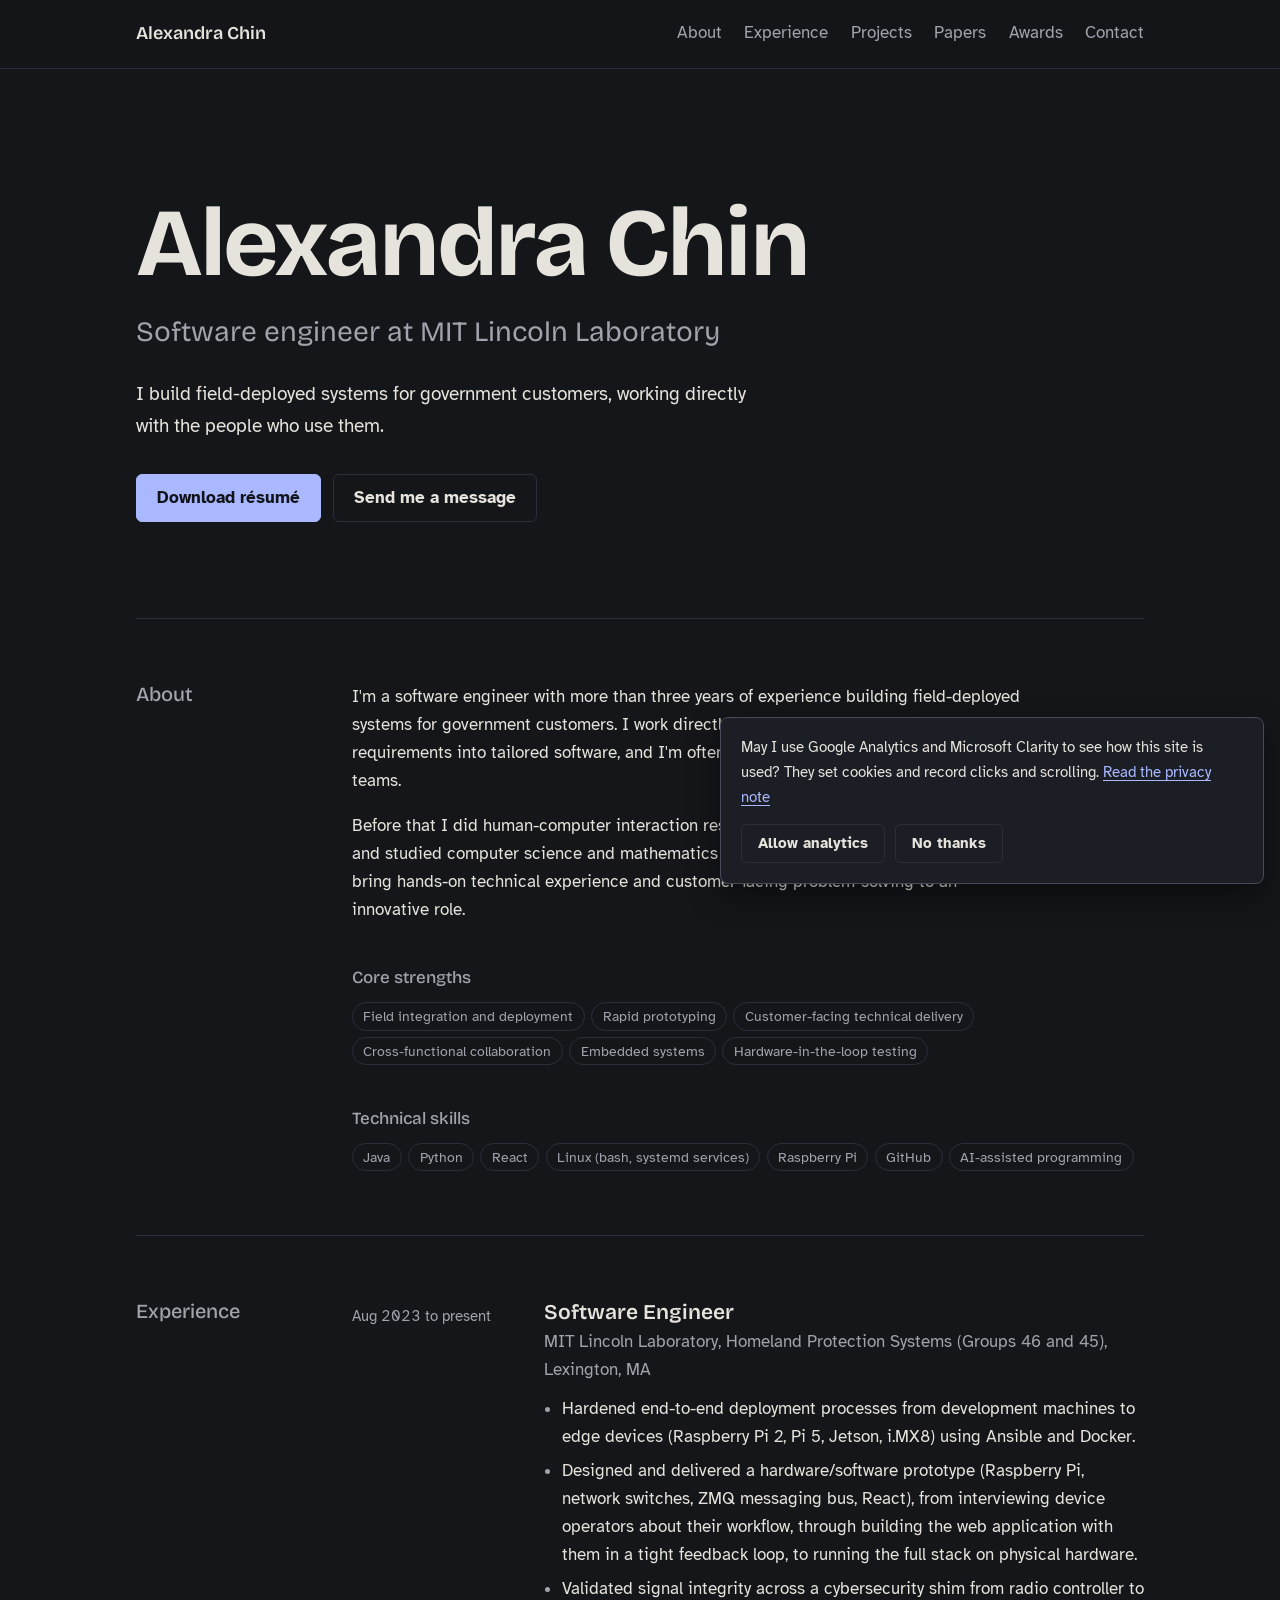
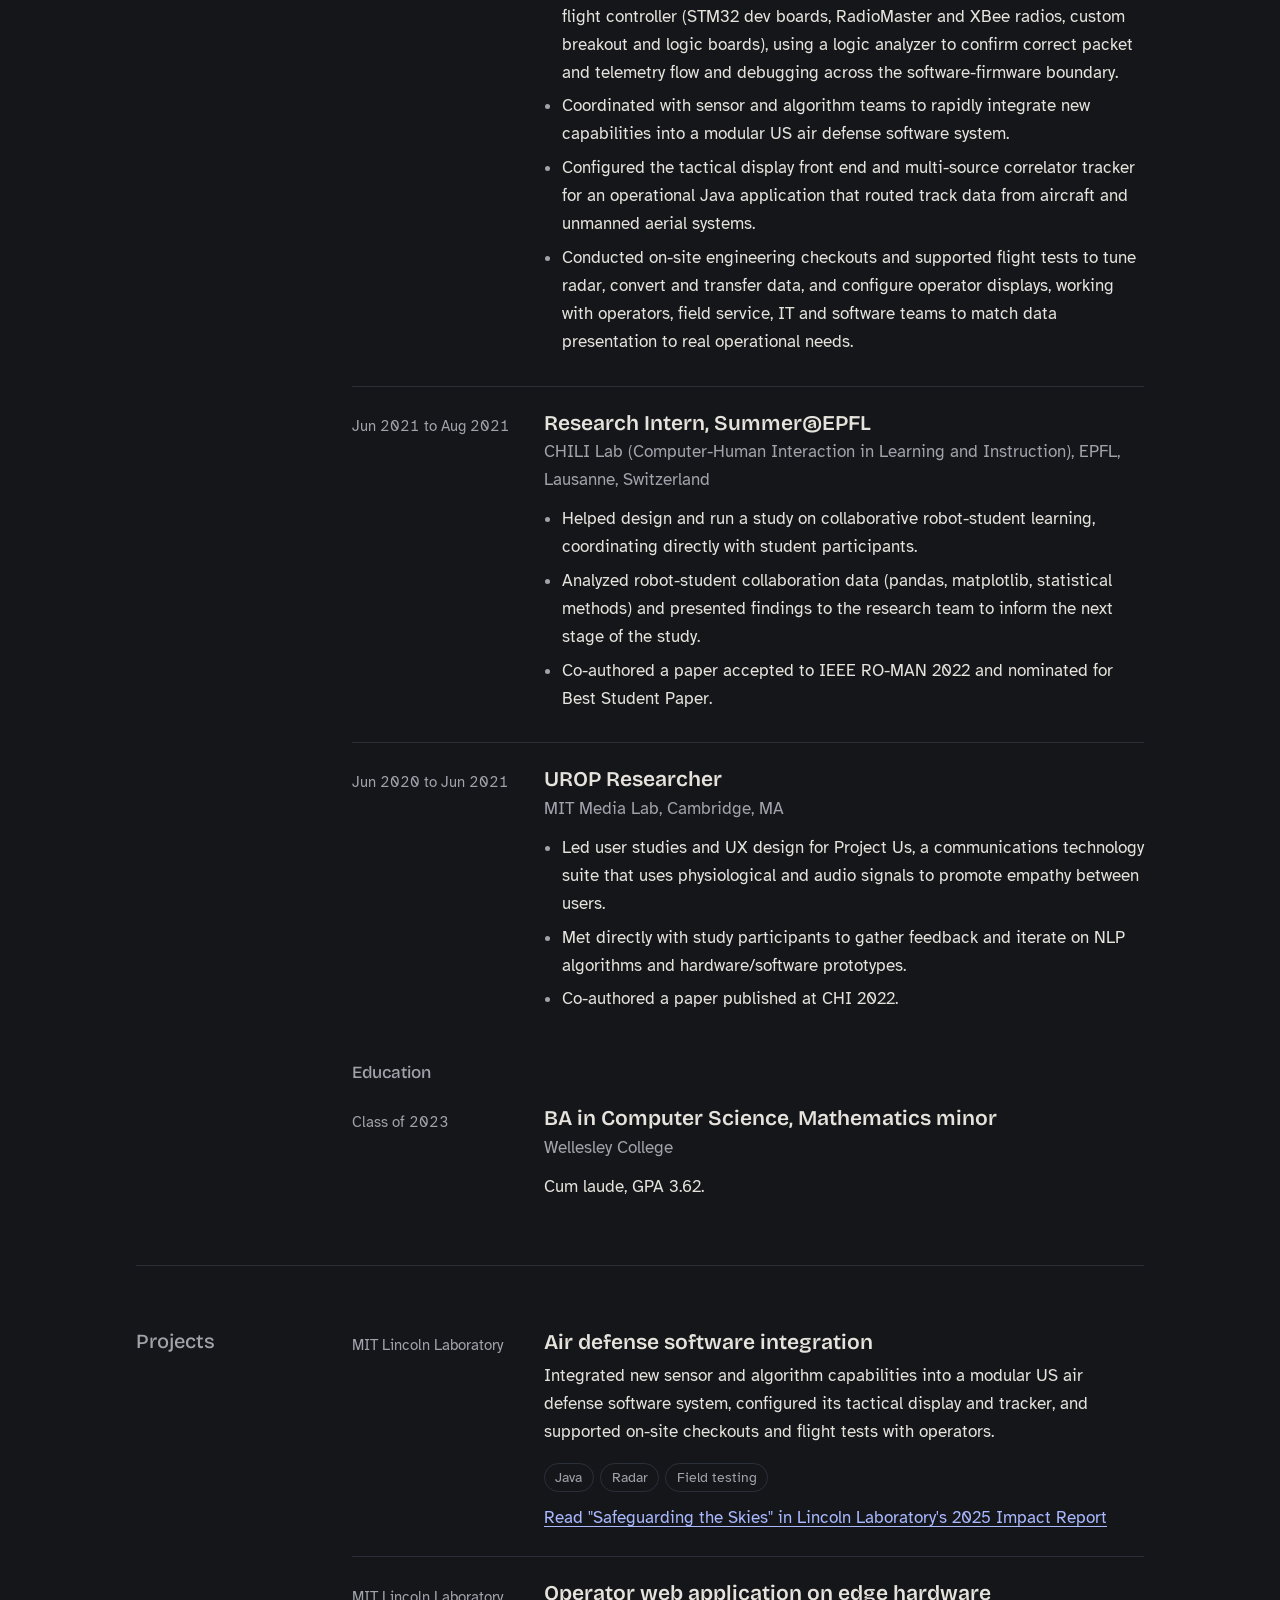
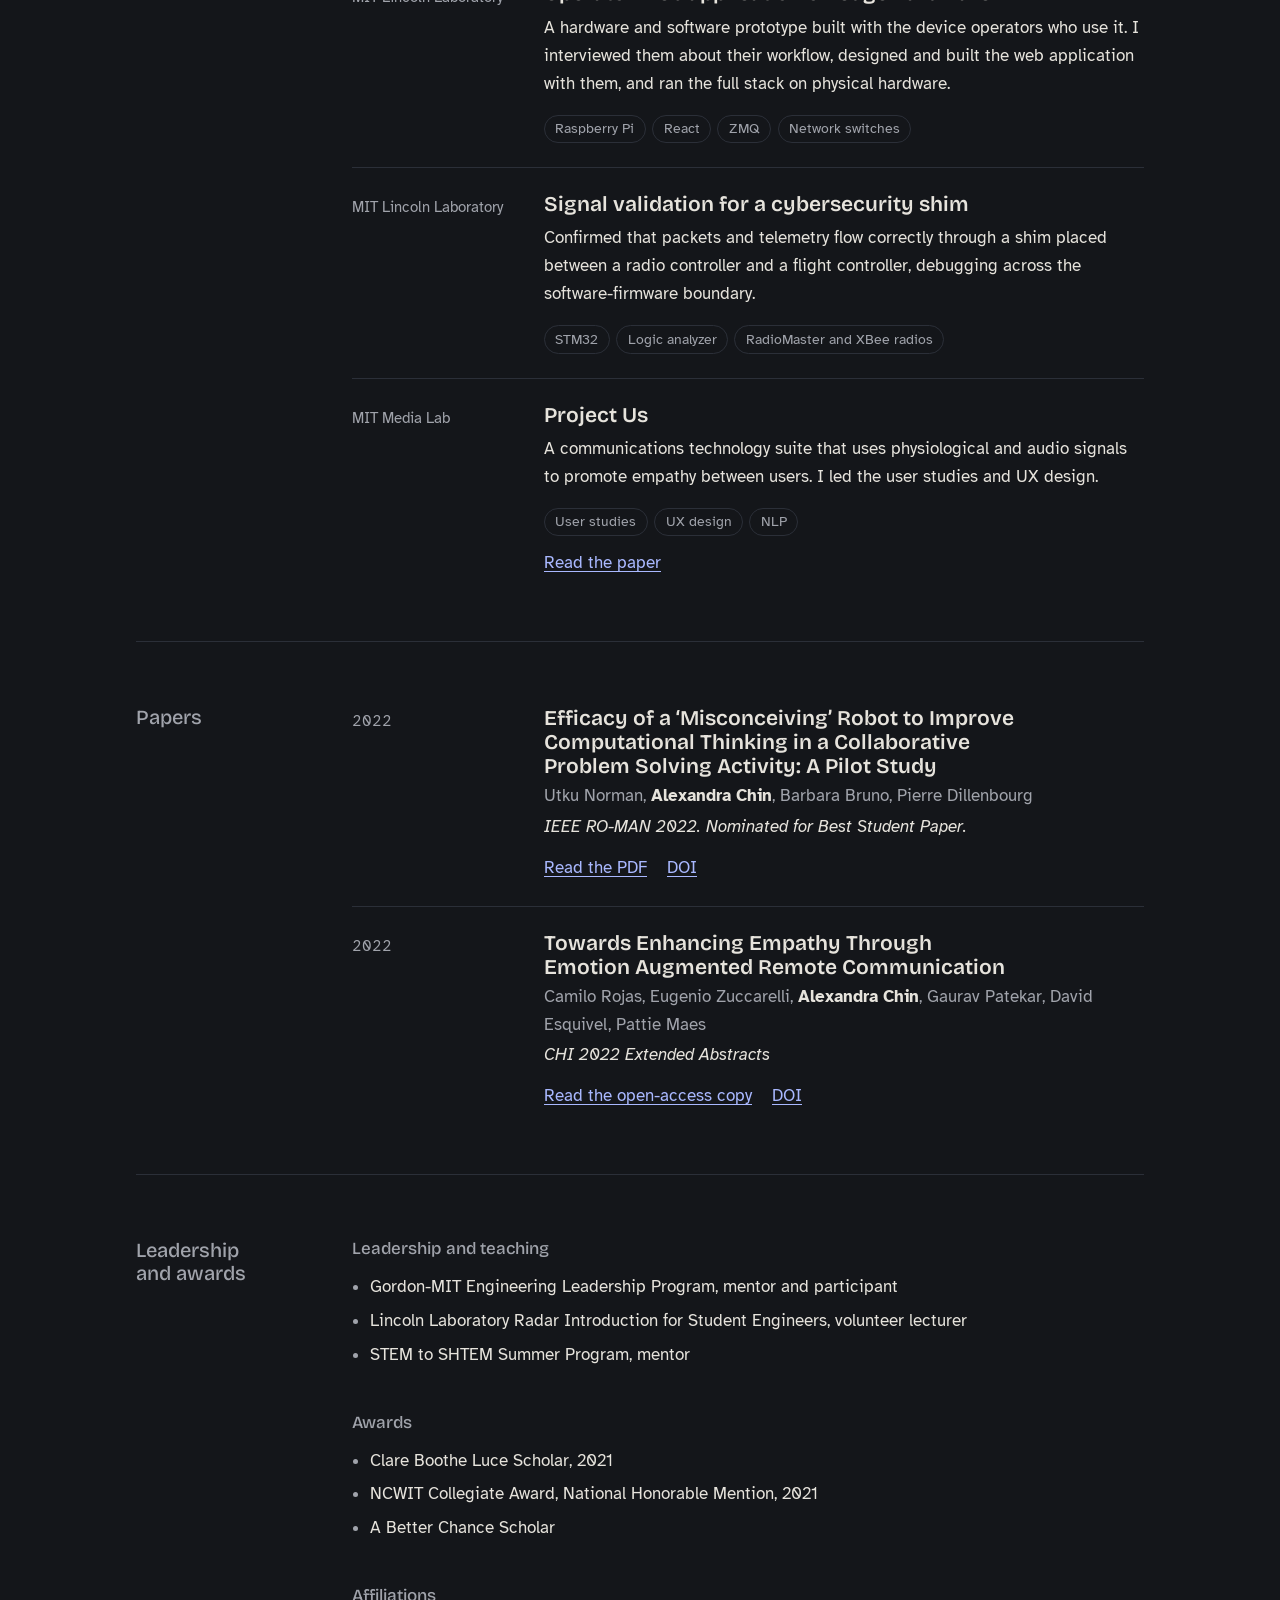
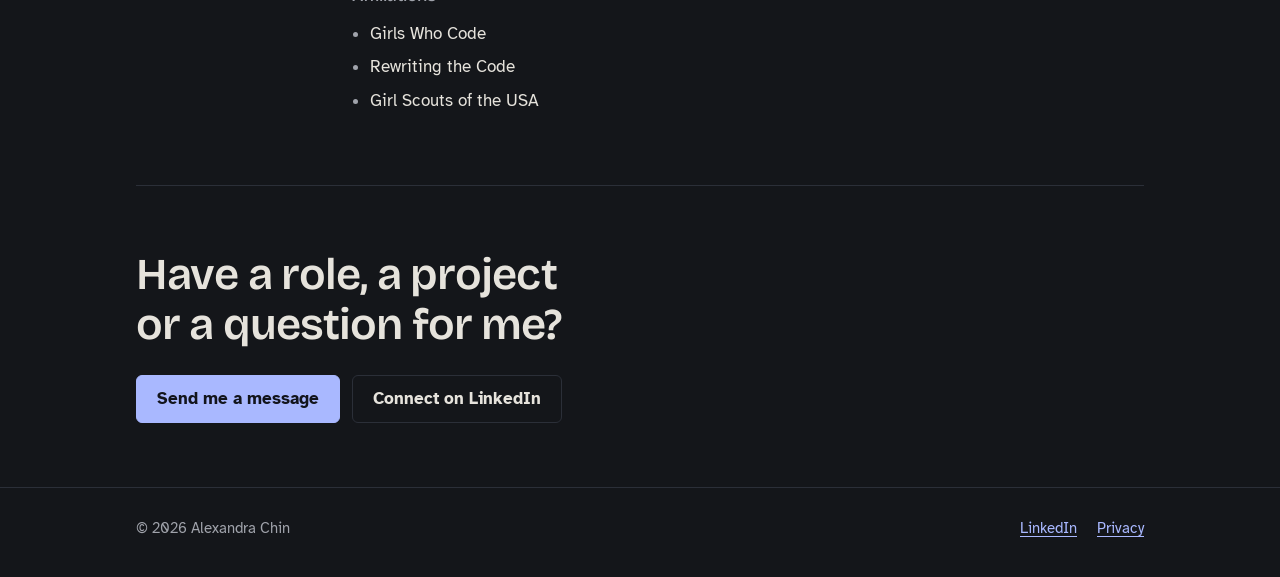
==== index.html @ 02c8f8e8 "initial commit" ====
<!DOCTYPE html>
<html lang="en">
<head>
  <meta charset="utf-8">
  <meta name="viewport" content="width=device-width, initial-scale=1">
  <!-- Security: only this site's own files, the contact form service and the analytics
       services listed here are allowed to load or receive data -->
  <meta http-equiv="Content-Security-Policy" content="default-src 'self'; script-src 'self' https://gc.zgo.at https://www.googletagmanager.com https://www.clarity.ms https://*.clarity.ms; style-src 'self'; font-src 'self'; img-src 'self' data: https://alexa8star.goatcounter.com https://*.google-analytics.com https://*.googletagmanager.com https://*.clarity.ms https://c.bing.com; connect-src 'self' https://api.web3forms.com https://alexa8star.goatcounter.com https://*.google-analytics.com https://*.analytics.google.com https://*.googletagmanager.com https://*.clarity.ms https://c.bing.com; form-action 'self' https://api.web3forms.com; base-uri 'self'; object-src 'none'; frame-src 'none'">
  <meta name="referrer" content="strict-origin-when-cross-origin">

  <title>Alexandra Chin | Software engineer</title>
  <meta name="description" content="Alexandra Chin is a software engineer who builds field-deployed systems for government customers, working directly with the people who use them.">
  <meta property="og:title" content="Alexandra Chin">
  <meta property="og:description" content="Software engineer building field-deployed systems, from operator interviews to running hardware.">
  <meta property="og:type" content="website">
  <meta property="og:url" content="https://alexandrachin.github.io/">
  <meta property="og:image" content="https://alexandrachin.github.io/assets/social-preview.png">
  <meta property="og:image:width" content="1200">
  <meta property="og:image:height" content="630">
  <meta property="og:image:alt" content="Alexandra Chin, software engineer at MIT Lincoln Laboratory. I build field-deployed systems for government customers, working directly with the people who use them.">
  <meta name="twitter:card" content="summary_large_image">
  <link rel="canonical" href="https://alexandrachin.github.io/">
  <meta name="color-scheme" content="dark">
  <meta name="theme-color" content="#14161a">

  <link rel="icon" href="favicon.svg" type="image/svg+xml">
  <link rel="stylesheet" href="css/style.css">
</head>
<body>
  <a class="skip-link" href="#main">Skip to content</a>

  <header class="site-header">
    <div class="wrap">
      <a class="brand" href="index.html">Alexandra Chin</a>
      <nav class="site-nav" aria-label="Main">
        <ul>
          <li><a href="#about">About</a></li>
          <li><a href="#experience">Experience</a></li>
          <li><a href="#projects">Projects</a></li>
          <li><a href="#papers">Papers</a></li>
          <li><a href="#awards">Awards</a></li>
          <li><a href="contact.html">Contact</a></li>
        </ul>
      </nav>
    </div>
  </header>

  <main id="main">

    <!-- ================= INTRO ================= -->
    <div class="wrap hero">
      <h1>Alexandra Chin</h1>
      <p class="role">Software engineer at MIT Lincoln Laboratory</p>
      <p class="intro">
        I build field-deployed systems for government customers, working
        directly with the people who use them.
      </p>
      <div class="actions">
        <a class="button" href="assets/Alexandra_Chin_Resume.pdf" download>Download résumé</a>
        <a class="button quiet" href="contact.html">Send me a message</a>
      </div>
    </div>

    <div class="wrap">

      <!-- ================= ABOUT ================= -->
      <section class="block" id="about" aria-labelledby="about-title">
        <h2 id="about-title">About</h2>
        <div class="content">
          <p>
            I'm a software engineer with more than three years of experience
            building field-deployed systems for government customers. I work
            directly with end users, turning field requirements into tailored
            software, and I'm often the glue between cross-functional teams.
          </p>
          <p>
            Before that I did human-computer interaction research at the MIT
            Media Lab and EPFL, and studied computer science and mathematics at
            Wellesley College. I'm now looking to bring hands-on technical
            experience and customer-facing problem-solving to an innovative role.
          </p>

          <h3 class="subhead">Core strengths</h3>
          <ul class="tags" aria-label="Core strengths">
            <li>Field integration and deployment</li>
            <li>Rapid prototyping</li>
            <li>Customer-facing technical delivery</li>
            <li>Cross-functional collaboration</li>
            <li>Embedded systems</li>
            <li>Hardware-in-the-loop testing</li>
          </ul>

          <h3 class="subhead">Technical skills</h3>
          <ul class="tags" aria-label="Technical skills">
            <li>Java</li>
            <li>Python</li>
            <li>React</li>
            <li>Linux (bash, systemd services)</li>
            <li>Raspberry Pi</li>
            <li>GitHub</li>
            <li>AI-assisted programming</li>
          </ul>
        </div>
      </section>

      <!-- ================= EXPERIENCE ================= -->
      <section class="block" id="experience" aria-labelledby="experience-title">
        <h2 id="experience-title">Experience</h2>
        <div class="content">
          <!-- To add a job, copy one <li>…</li> block; newest first -->
          <ol class="entries">
            <li>
              <div class="when">Aug 2023 to present</div>
              <div class="entry">
                <h3>Software Engineer</h3>
                <p class="where">MIT Lincoln Laboratory, Homeland Protection Systems (Groups 46 and 45), Lexington, MA</p>
                <ul class="points">
                  <li>Hardened end-to-end deployment processes from development machines to edge devices (Raspberry Pi 2, Pi 5, Jetson, i.MX8) using Ansible and Docker.</li>
                  <li>Designed and delivered a hardware/software prototype (Raspberry Pi, network switches, ZMQ messaging bus, React), from interviewing device operators about their workflow, through building the web application with them in a tight feedback loop, to running the full stack on physical hardware.</li>
                  <li>Validated signal integrity across a cybersecurity shim from radio controller to flight controller (STM32 dev boards, RadioMaster and XBee radios, custom breakout and logic boards), using a logic analyzer to confirm correct packet and telemetry flow and debugging across the software-firmware boundary.</li>
                  <li>Coordinated with sensor and algorithm teams to rapidly integrate new capabilities into a modular US air defense software system.</li>
                  <li>Configured the tactical display front end and multi-source correlator tracker for an operational Java application that routed track data from aircraft and unmanned aerial systems.</li>
                  <li>Conducted on-site engineering checkouts and supported flight tests to tune radar, convert and transfer data, and configure operator displays, working with operators, field service, IT and software teams to match data presentation to real operational needs.</li>
                </ul>
              </div>
            </li>
            <li>
              <div class="when">Jun 2021 to Aug 2021</div>
              <div class="entry">
                <h3>Research Intern, Summer@EPFL</h3>
                <p class="where">CHILI Lab (Computer-Human Interaction in Learning and Instruction), EPFL, Lausanne, Switzerland</p>
                <ul class="points">
                  <li>Helped design and run a study on collaborative robot-student learning, coordinating directly with student participants.</li>
                  <li>Analyzed robot-student collaboration data (pandas, matplotlib, statistical methods) and presented findings to the research team to inform the next stage of the study.</li>
                  <li>Co-authored a paper accepted to IEEE RO-MAN 2022 and nominated for Best Student Paper.</li>
                </ul>
              </div>
            </li>
            <li>
              <div class="when">Jun 2020 to Jun 2021</div>
              <div class="entry">
                <h3>UROP Researcher</h3>
                <p class="where">MIT Media Lab, Cambridge, MA</p>
                <ul class="points">
                  <li>Led user studies and UX design for Project Us, a communications technology suite that uses physiological and audio signals to promote empathy between users.</li>
                  <li>Met directly with study participants to gather feedback and iterate on NLP algorithms and hardware/software prototypes.</li>
                  <li>Co-authored a paper published at CHI 2022.</li>
                </ul>
              </div>
            </li>
          </ol>

          <h3 class="subhead">Education</h3>
          <ol class="entries">
            <li>
              <div class="when">Class of 2023</div>
              <div class="entry">
                <h3>BA in Computer Science, Mathematics minor</h3>
                <p class="where">Wellesley College</p>
                <p>Cum laude, GPA 3.62.</p>
              </div>
            </li>
          </ol>
        </div>
      </section>

      <!-- ================= PROJECTS ================= -->
      <section class="block" id="projects" aria-labelledby="projects-title">
        <h2 id="projects-title">Projects</h2>
        <div class="content">
          <!-- To add a project, copy one <li>…</li> block. A project can also have links:
               <ul class="links"><li><a href="https://…">View the code</a></li></ul> -->
          <ul class="entries">
            <li>
              <div class="when">MIT Lincoln Laboratory</div>
              <div class="entry">
                <h3>Air defense software integration</h3>
                <p>
                  Integrated new sensor and algorithm capabilities into a
                  modular US air defense software system, configured its
                  tactical display and tracker, and supported on-site checkouts
                  and flight tests with operators.
                </p>
                <ul class="tags" aria-label="Tools used">
                  <li>Java</li>
                  <li>Radar</li>
                  <li>Field testing</li>
                </ul>
                <ul class="links">
                  <li><a href="https://www.ll.mit.edu/ll-publications/2025-impact-report/our-mission-impact/safeguarding-skies">Read "Safeguarding the Skies" in Lincoln Laboratory's 2025 Impact Report</a></li>
                </ul>
              </div>
            </li>
            <li>
              <div class="when">MIT Lincoln Laboratory</div>
              <div class="entry">
                <h3>Operator web application on edge hardware</h3>
                <p>
                  A hardware and software prototype built with the device
                  operators who use it. I interviewed them about their workflow,
                  designed and built the web application with them, and ran the
                  full stack on physical hardware.
                </p>
                <ul class="tags" aria-label="Tools used">
                  <li>Raspberry Pi</li>
                  <li>React</li>
                  <li>ZMQ</li>
                  <li>Network switches</li>
                </ul>
              </div>
            </li>
            <li>
              <div class="when">MIT Lincoln Laboratory</div>
              <div class="entry">
                <h3>Signal validation for a cybersecurity shim</h3>
                <p>
                  Confirmed that packets and telemetry flow correctly through a
                  shim placed between a radio controller and a flight
                  controller, debugging across the software-firmware boundary.
                </p>
                <ul class="tags" aria-label="Tools used">
                  <li>STM32</li>
                  <li>Logic analyzer</li>
                  <li>RadioMaster and XBee radios</li>
                </ul>
              </div>
            </li>
            <li>
              <div class="when">MIT Media Lab</div>
              <div class="entry">
                <h3>Project Us</h3>
                <p>
                  A communications technology suite that uses physiological and
                  audio signals to promote empathy between users. I led the user
                  studies and UX design.
                </p>
                <ul class="tags" aria-label="Tools used">
                  <li>User studies</li>
                  <li>UX design</li>
                  <li>NLP</li>
                </ul>
                <ul class="links">
                  <li><a href="https://doi.org/10.1145/3491101.3519797">Read the paper</a></li>
                </ul>
              </div>
            </li>
          </ul>
        </div>
      </section>

      <!-- ================= PAPERS ================= -->
      <section class="block" id="papers" aria-labelledby="papers-title">
        <h2 id="papers-title">Papers</h2>
        <div class="content">
          <ul class="entries">
            <li>
              <div class="when">2022</div>
              <div class="entry">
                <h3>Efficacy of a &lsquo;Misconceiving&rsquo; Robot to Improve Computational Thinking in a Collaborative Problem Solving Activity: A Pilot Study</h3>
                <p class="authors">Utku Norman, <strong>Alexandra Chin</strong>, Barbara Bruno, Pierre Dillenbourg</p>
                <p class="venue">IEEE RO-MAN 2022. Nominated for Best Student Paper.</p>
                <ul class="links">
                  <li><a href="https://infoscience.epfl.ch/record/294825/files/norman_2022_efficacy.pdf">Read the PDF</a></li>
                  <li><a href="https://doi.org/10.1109/RO-MAN53752.2022.9900775">DOI</a></li>
                </ul>
              </div>
            </li>
            <li>
              <div class="when">2022</div>
              <div class="entry">
                <h3>Towards Enhancing Empathy Through Emotion Augmented Remote Communication</h3>
                <p class="authors">Camilo Rojas, Eugenio Zuccarelli, <strong>Alexandra Chin</strong>, Gaurav Patekar, David Esquivel, Pattie Maes</p>
                <p class="venue">CHI 2022 Extended Abstracts</p>
                <ul class="links">
                  <li><a href="https://hdl.handle.net/1721.1/146091">Read the open-access copy</a></li>
                  <li><a href="https://doi.org/10.1145/3491101.3519797">DOI</a></li>
                </ul>
              </div>
            </li>
          </ul>
        </div>
      </section>

      <!-- ================= AWARDS ================= -->
      <section class="block" id="awards" aria-labelledby="awards-title">
        <h2 id="awards-title">Leadership and awards</h2>
        <div class="content">
          <h3 class="subhead first">Leadership and teaching</h3>
          <ul class="points">
            <li>Gordon-MIT Engineering Leadership Program, mentor and participant</li>
            <li>Lincoln Laboratory Radar Introduction for Student Engineers, volunteer lecturer</li>
            <li>STEM to SHTEM Summer Program, mentor</li>
          </ul>

          <h3 class="subhead">Awards</h3>
          <ul class="points">
            <li>Clare Boothe Luce Scholar, 2021</li>
            <li>NCWIT Collegiate Award, National Honorable Mention, 2021</li>
            <li>A Better Chance Scholar</li>
          </ul>

          <h3 class="subhead">Affiliations</h3>
          <ul class="points">
            <li>Girls Who Code</li>
            <li>Rewriting the Code</li>
            <li>Girl Scouts of the USA</li>
          </ul>
        </div>
      </section>

      <!-- ================= INVITATION ================= -->
      <section class="block invite" aria-labelledby="invite-title">
        <h2 id="invite-title">Have a role, a project or a question for me?</h2>
        <div class="content actions">
          <a class="button" href="contact.html">Send me a message</a>
          <a class="button quiet" href="https://www.linkedin.com/in/alexachin">Connect on LinkedIn</a>
        </div>
      </section>

    </div>
  </main>

  <footer class="site-footer">
    <div class="wrap">
      <p>&copy; <span data-year>2026</span> Alexandra Chin</p>
      <!-- Add more profile links here, for example GitHub -->
      <ul>
        <li><a href="https://www.linkedin.com/in/alexachin">LinkedIn</a></li>
        <li><a href="privacy.html">Privacy</a></li>
      </ul>
    </div>
  </footer>

  <script src="js/main.js" defer></script>
  <script src="js/analytics.js" defer></script>
</body>
</html>
---- css/style.css ----
/* ==========================================================================
   Personal site styles
   Change the look in one place: the custom properties in :root below.
   ========================================================================== */

/* Fonts are served from this site (fonts/ folder), not from a third party */
@font-face {
  font-family: "Bricolage Grotesque";
  src: url("../fonts/bricolage-grotesque-latin-wght-normal.woff2") format("woff2");
  font-weight: 200 800;
  font-style: normal;
  font-display: swap;
}

@font-face {
  font-family: "Atkinson Hyperlegible";
  src: url("../fonts/atkinson-hyperlegible-latin-400-normal.woff2") format("woff2");
  font-weight: 400;
  font-style: normal;
  font-display: swap;
}

@font-face {
  font-family: "Atkinson Hyperlegible";
  src: url("../fonts/atkinson-hyperlegible-latin-400-italic.woff2") format("woff2");
  font-weight: 400;
  font-style: italic;
  font-display: swap;
}

@font-face {
  font-family: "Atkinson Hyperlegible";
  src: url("../fonts/atkinson-hyperlegible-latin-700-normal.woff2") format("woff2");
  font-weight: 700;
  font-style: normal;
  font-display: swap;
}

:root {
  /* Colour */
  --bg: #14161a;          /* graphite page background */
  --surface: #1b1e24;     /* form fields, raised areas */
  --line: #2b2f38;        /* hairlines and borders */
  --text: #e6e3dc;        /* soft white body text */
  --muted: #a0a3ab;       /* dates, secondary text */
  --accent: #a9b8ff;      /* links, focus, buttons */
  --accent-ink: #12141c;  /* text on top of the accent */
  --error: #ffb4a8;
  --success: #a8e0bf;

  /* Type */
  --font-display: "Bricolage Grotesque", "Segoe UI", system-ui, sans-serif;
  --font-body: "Atkinson Hyperlegible", "Segoe UI", system-ui, sans-serif;

  /* Layout */
  --page: 68rem;
  --rail: 11rem;          /* left column that holds section titles */
  --gutter: clamp(1.25rem, 4vw, 2.5rem);
}

*,
*::before,
*::after {
  box-sizing: border-box;
}

html {
  scroll-behavior: smooth;
  scroll-padding-top: 5rem;
  -webkit-text-size-adjust: 100%;
}

body {
  margin: 0;
  background: var(--bg);
  color: var(--text);
  font-family: var(--font-body);
  font-size: 1.0625rem;
  line-height: 1.65;
}

h1,
h2,
h3 {
  font-family: var(--font-display);
  font-weight: 600;
  line-height: 1.15;
  margin: 0;
  text-wrap: balance;
}

p {
  margin: 0 0 1em;
  max-width: 62ch;
}

ul,
ol {
  margin: 0;
  padding: 0;
  list-style: none;
}

a {
  color: var(--accent);
  text-decoration-thickness: 1px;
  text-underline-offset: 0.2em;
}

a:hover {
  text-decoration-thickness: 2px;
}

:focus-visible {
  outline: 2px solid var(--accent);
  outline-offset: 3px;
  border-radius: 2px;
}

.wrap {
  max-width: var(--page);
  margin: 0 auto;
  padding: 0 var(--gutter);
}

.skip-link {
  position: absolute;
  left: var(--gutter);
  top: -4rem;
  background: var(--accent);
  color: var(--accent-ink);
  padding: 0.5rem 0.9rem;
  border-radius: 4px;
  z-index: 20;
}

.skip-link:focus {
  top: 0.75rem;
}

/* Header ------------------------------------------------------------------ */

.site-header {
  position: sticky;
  top: 0;
  z-index: 10;
  background: color-mix(in srgb, var(--bg) 92%, transparent);
  backdrop-filter: blur(8px);
  border-bottom: 1px solid var(--line);
}

.site-header .wrap {
  display: flex;
  flex-wrap: wrap;
  align-items: center;
  justify-content: space-between;
  gap: 0.25rem 1.5rem;
  padding-top: 0.85rem;
  padding-bottom: 0.85rem;
}

.brand {
  font-family: var(--font-display);
  font-weight: 600;
  font-size: 1.125rem;
  color: var(--text);
  text-decoration: none;
}

.site-nav ul {
  display: flex;
  flex-wrap: wrap;
  gap: 0.25rem 1.4rem;
}

.site-nav a {
  display: inline-block;
  padding: 0.35rem 0;
  color: var(--muted);
  text-decoration: none;
  border-bottom: 2px solid transparent;
}

.site-nav a:hover,
.site-nav a[aria-current] {
  color: var(--text);
  border-bottom-color: var(--accent);
}

/* Hero -------------------------------------------------------------------- */

.hero {
  padding-block: clamp(3.5rem, 11vw, 8rem) clamp(3rem, 8vw, 6rem);
}

.hero h1 {
  font-size: clamp(2.75rem, 9vw, 6rem);
  font-weight: 700;
  letter-spacing: -0.03em;
  line-height: 0.98;
}

.hero .role {
  font-family: var(--font-display);
  font-size: clamp(1.25rem, 2.6vw, 1.75rem);
  color: var(--muted);
  margin: 1.1rem 0 1.5rem;
}

.hero .intro {
  font-size: 1.1875rem;
  max-width: 52ch;
}

.actions {
  display: flex;
  flex-wrap: wrap;
  gap: 0.75rem;
  margin-top: 2rem;
}

.button {
  display: inline-block;
  font: inherit;
  font-weight: 700;
  line-height: 1.2;
  padding: 0.8rem 1.25rem;
  border-radius: 6px;
  border: 1px solid var(--accent);
  background: var(--accent);
  color: var(--accent-ink);
  text-decoration: none;
  cursor: pointer;
}

.button:hover {
  background: #c3ceff;
  border-color: #c3ceff;
}

.button.quiet {
  background: transparent;
  color: var(--text);
  border-color: var(--line);
}

.button.quiet:hover {
  border-color: var(--accent);
  background: transparent;
}

.button[disabled] {
  opacity: 0.6;
  cursor: progress;
}

/* Sections: title in a left rail, content on the right --------------------- */

.block {
  display: grid;
  grid-template-columns: var(--rail) minmax(0, 1fr);
  gap: 1rem var(--gutter);
  padding: clamp(2.5rem, 6vw, 4rem) 0;
  border-top: 1px solid var(--line);
}

.block > h2 {
  font-size: 1.25rem;
  color: var(--muted);
  font-weight: 500;
  position: sticky;
  top: 5rem;
  align-self: start;
}

.block > .content > :last-child {
  margin-bottom: 0;
}

.subhead {
  font-size: 1.0625rem;
  color: var(--muted);
  font-weight: 500;
  margin: 2.75rem 0 1.5rem;
}

/* Entries: a date column and a body, used by experience, projects, papers -- */

.entries > li {
  display: grid;
  grid-template-columns: 10.5rem minmax(0, 1fr);
  gap: 0.25rem 1.5rem;
  padding: 1.5rem 0;
  border-top: 1px solid var(--line);
}

.entries > li:first-child {
  border-top: 0;
  padding-top: 0;
}

.entries > li:last-child {
  padding-bottom: 0;
}

.when {
  color: var(--muted);
  font-variant-numeric: tabular-nums;
  font-size: 0.9375rem;
  padding-top: 0.2rem;
}

.entry h3 {
  font-size: 1.3125rem;
}

.entry .where {
  color: var(--muted);
  margin: 0.2rem 0 0.7rem;
}

.entry p:last-child {
  margin-bottom: 0;
}

.points {
  list-style: disc;
  padding-left: 1.1rem;
  max-width: 62ch;
}

.points li {
  margin-bottom: 0.35rem;
}

.points li::marker {
  color: var(--muted);
}

.tags {
  display: flex;
  flex-wrap: wrap;
  gap: 0.4rem;
  margin-top: 0.9rem;
}

.tags li {
  font-size: 0.875rem;
  color: var(--muted);
  border: 1px solid var(--line);
  border-radius: 999px;
  padding: 0.1rem 0.65rem;
}

.links {
  display: flex;
  flex-wrap: wrap;
  gap: 0.25rem 1.25rem;
  margin-top: 0.8rem;
}

.authors {
  color: var(--muted);
  margin: 0.25rem 0 0;
}

.authors strong {
  color: var(--text);
  font-weight: 700;
}

.venue {
  font-style: italic;
  margin: 0.15rem 0 0;
}

/* Closing invitation ------------------------------------------------------- */

.invite h2 {
  font-size: clamp(1.75rem, 4.5vw, 2.75rem);
  letter-spacing: -0.02em;
  color: var(--text);
  font-weight: 600;
  position: static;
  grid-column: 1 / -1;
  max-width: 22ch;
}

.invite .content {
  grid-column: 1 / -1;
}

/* Contact page ------------------------------------------------------------- */

.page-head {
  padding-block: clamp(3rem, 8vw, 5.5rem) 2.5rem;
}

.page-head h1 {
  font-size: clamp(2.25rem, 7vw, 4rem);
  font-weight: 700;
  letter-spacing: -0.025em;
}

.page-head p {
  margin: 1.1rem 0 0;
  font-size: 1.1875rem;
  color: var(--muted);
  max-width: 48ch;
}

.contact-form {
  max-width: 36rem;
  padding-bottom: clamp(3rem, 8vw, 6rem);
}

.field {
  margin-bottom: 1.4rem;
}

.field label {
  display: block;
  font-weight: 700;
  margin-bottom: 0.4rem;
}

.field .hint {
  display: block;
  font-size: 0.9375rem;
  color: var(--muted);
  margin: -0.2rem 0 0.45rem;
}

.field input,
.field textarea {
  width: 100%;
  font: inherit;
  color: var(--text);
  background: var(--surface);
  border: 1px solid #454a56;
  border-radius: 6px;
  padding: 0.75rem 0.9rem;
}

.field textarea {
  min-height: 11rem;
  resize: vertical;
}

.field input:focus-visible,
.field textarea:focus-visible {
  outline: 2px solid var(--accent);
  outline-offset: 1px;
  border-color: var(--accent);
}

.field .problem {
  display: block;
  color: var(--error);
  font-size: 0.9375rem;
  margin-top: 0.4rem;
}

.field .problem:empty {
  display: none;
}

.field [aria-invalid="true"] {
  border-color: var(--error);
}

/* Hidden from people, visible to spam bots */
.trap {
  position: absolute;
  left: -9999px;
  width: 1px;
  height: 1px;
  overflow: hidden;
}

.form-status {
  margin: 1.25rem 0 0;
  padding: 0.85rem 1rem;
  border-radius: 6px;
  border: 1px solid var(--line);
  border-left-width: 4px;
}

.form-status:empty {
  display: none;
}

.form-status.ok {
  border-left-color: var(--success);
}

.form-status.bad {
  border-left-color: var(--error);
}

/* Footer ------------------------------------------------------------------- */

.site-footer {
  border-top: 1px solid var(--line);
  color: var(--muted);
  font-size: 0.9375rem;
}

.site-footer .wrap {
  display: flex;
  flex-wrap: wrap;
  justify-content: space-between;
  gap: 0.75rem 2rem;
  padding-top: 1.75rem;
  padding-bottom: 2.25rem;
}

.site-footer ul {
  display: flex;
  flex-wrap: wrap;
  gap: 0.25rem 1.25rem;
}

.site-footer p {
  margin: 0;
}

/* Small screens ------------------------------------------------------------ */

@media (max-width: 46rem) {
  .block {
    grid-template-columns: 1fr;
  }

  .block > h2 {
    position: static;
    margin-bottom: 0.5rem;
  }

  .entries > li {
    grid-template-columns: 1fr;
  }

  .site-header {
    position: static;
  }

  html {
    scroll-padding-top: 1rem;
  }
}

@media (prefers-reduced-motion: reduce) {
  html {
    scroll-behavior: auto;
  }
}

@media print {
  .site-header,
  .actions,
  .invite,
  .site-footer ul {
    display: none;
  }

  body {
    background: #fff;
    color: #000;
    font-size: 11pt;
  }

  a,
  .when,
  .where,
  .authors,
  .block > h2 {
    color: #000;
  }
}

/* Space between an entry's title and the paragraph that follows it */
.entry h3 + p:not(.where):not(.authors) {
  margin-top: 0.5rem;
}

/* A sub-heading that opens a section needs no space above it */
.subhead.first {
  margin-top: 0;
}

.subhead + .tags {
  margin-top: 0;
}

.subhead:has(+ .tags),
.subhead:has(+ .points) {
  margin-bottom: 0.9rem;
}

.invite .actions {
  margin-top: 0.5rem;
}

/* Privacy page text -------------------------------------------------------- */

.prose {
  max-width: 40rem;
  padding-bottom: clamp(3rem, 8vw, 6rem);
}

.prose h2 {
  font-size: 1.3125rem;
  margin: 2.25rem 0 0.6rem;
}

.prose h2:first-child {
  margin-top: 0;
}

#consent-state {
  color: var(--muted);
}

#consent-state:empty {
  display: none;
}

/* Analytics consent box ---------------------------------------------------- */

.consent {
  position: fixed;
  left: 1rem;
  right: 1rem;
  bottom: 1rem;
  z-index: 30;
  max-width: 34rem;
  margin-left: auto;
  padding: 1.1rem 1.25rem 1.25rem;
  background: var(--surface);
  border: 1px solid #454a56;
  border-radius: 8px;
  box-shadow: 0 12px 32px rgba(0, 0, 0, 0.45);
  font-size: 0.9375rem;
}

.consent p {
  margin: 0 0 0.9rem;
  max-width: none;
}

.consent-actions {
  display: flex;
  flex-wrap: wrap;
  gap: 0.6rem;
}

.consent .button {
  padding: 0.6rem 1rem;
}

.prose .points {
  margin-bottom: 1em;
}

.prose .updated {
  color: var(--muted);
  font-size: 0.9375rem;
  margin-top: 2rem;
}
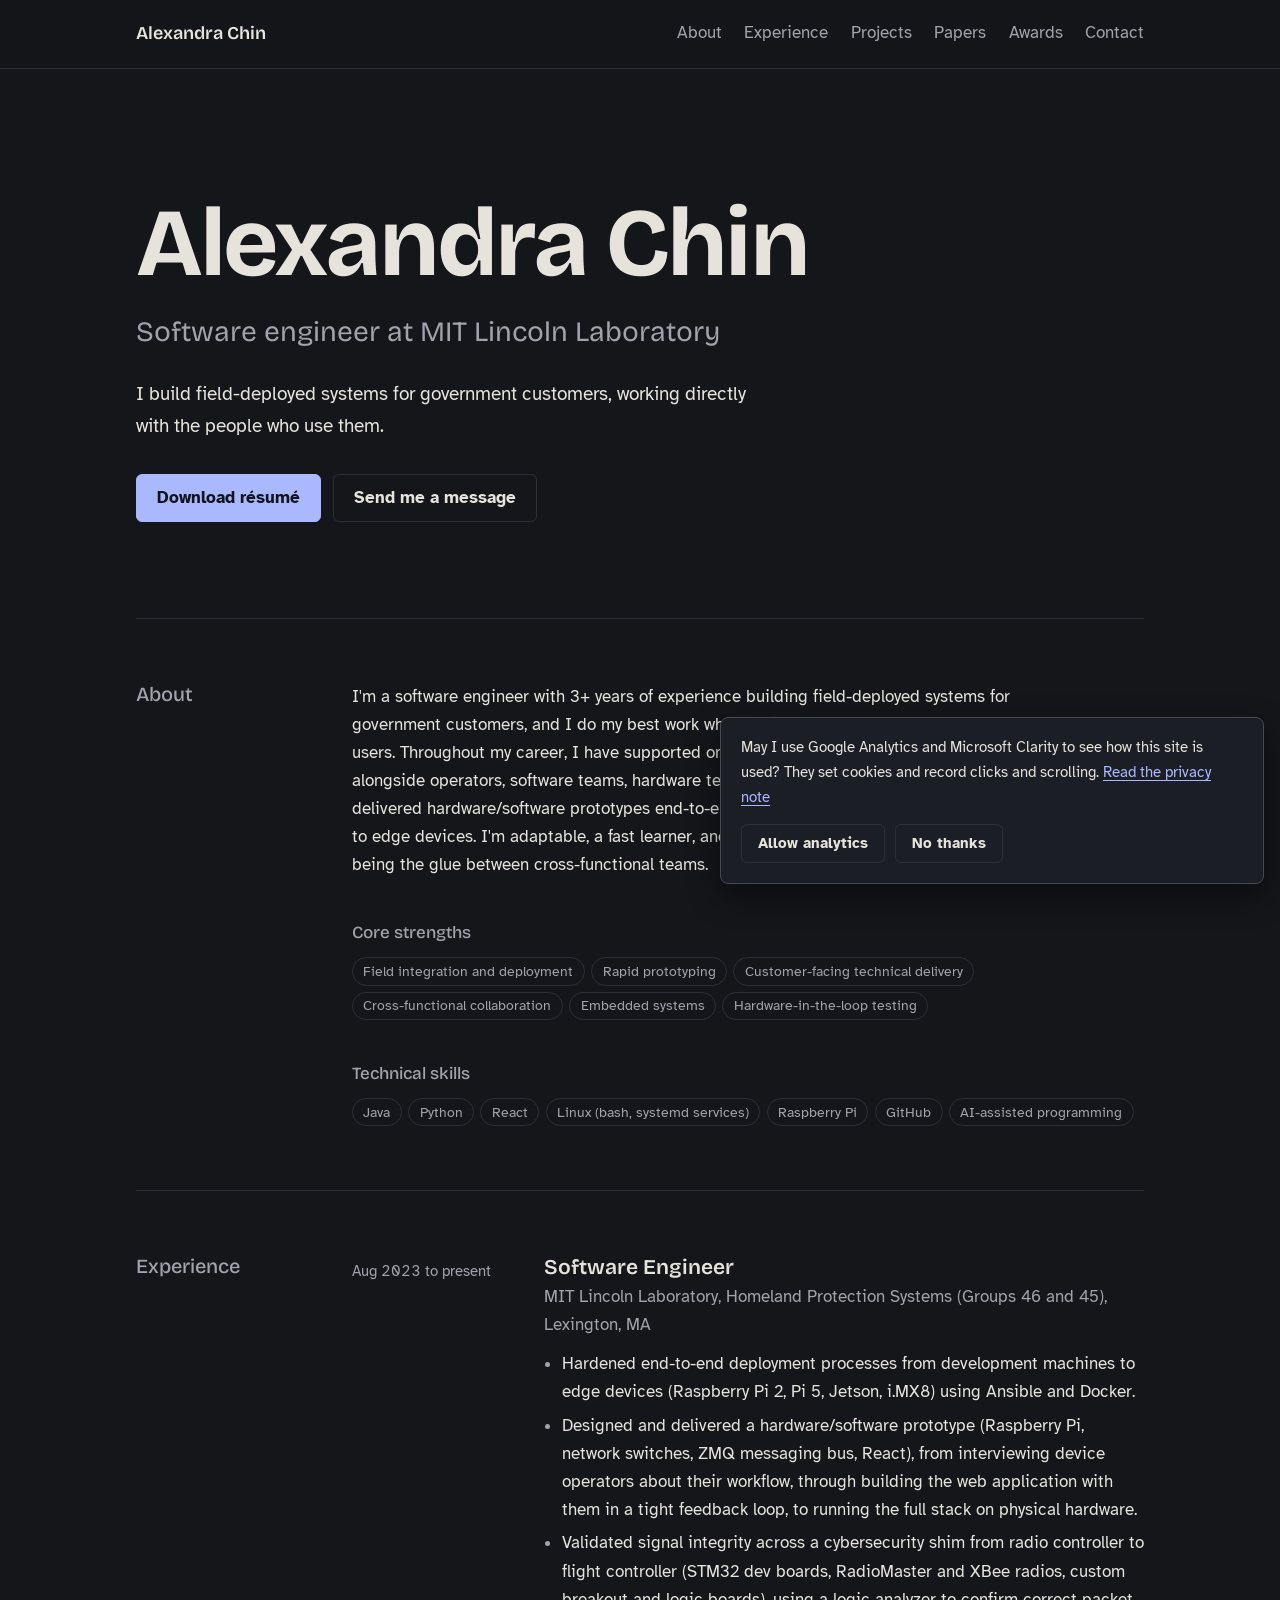
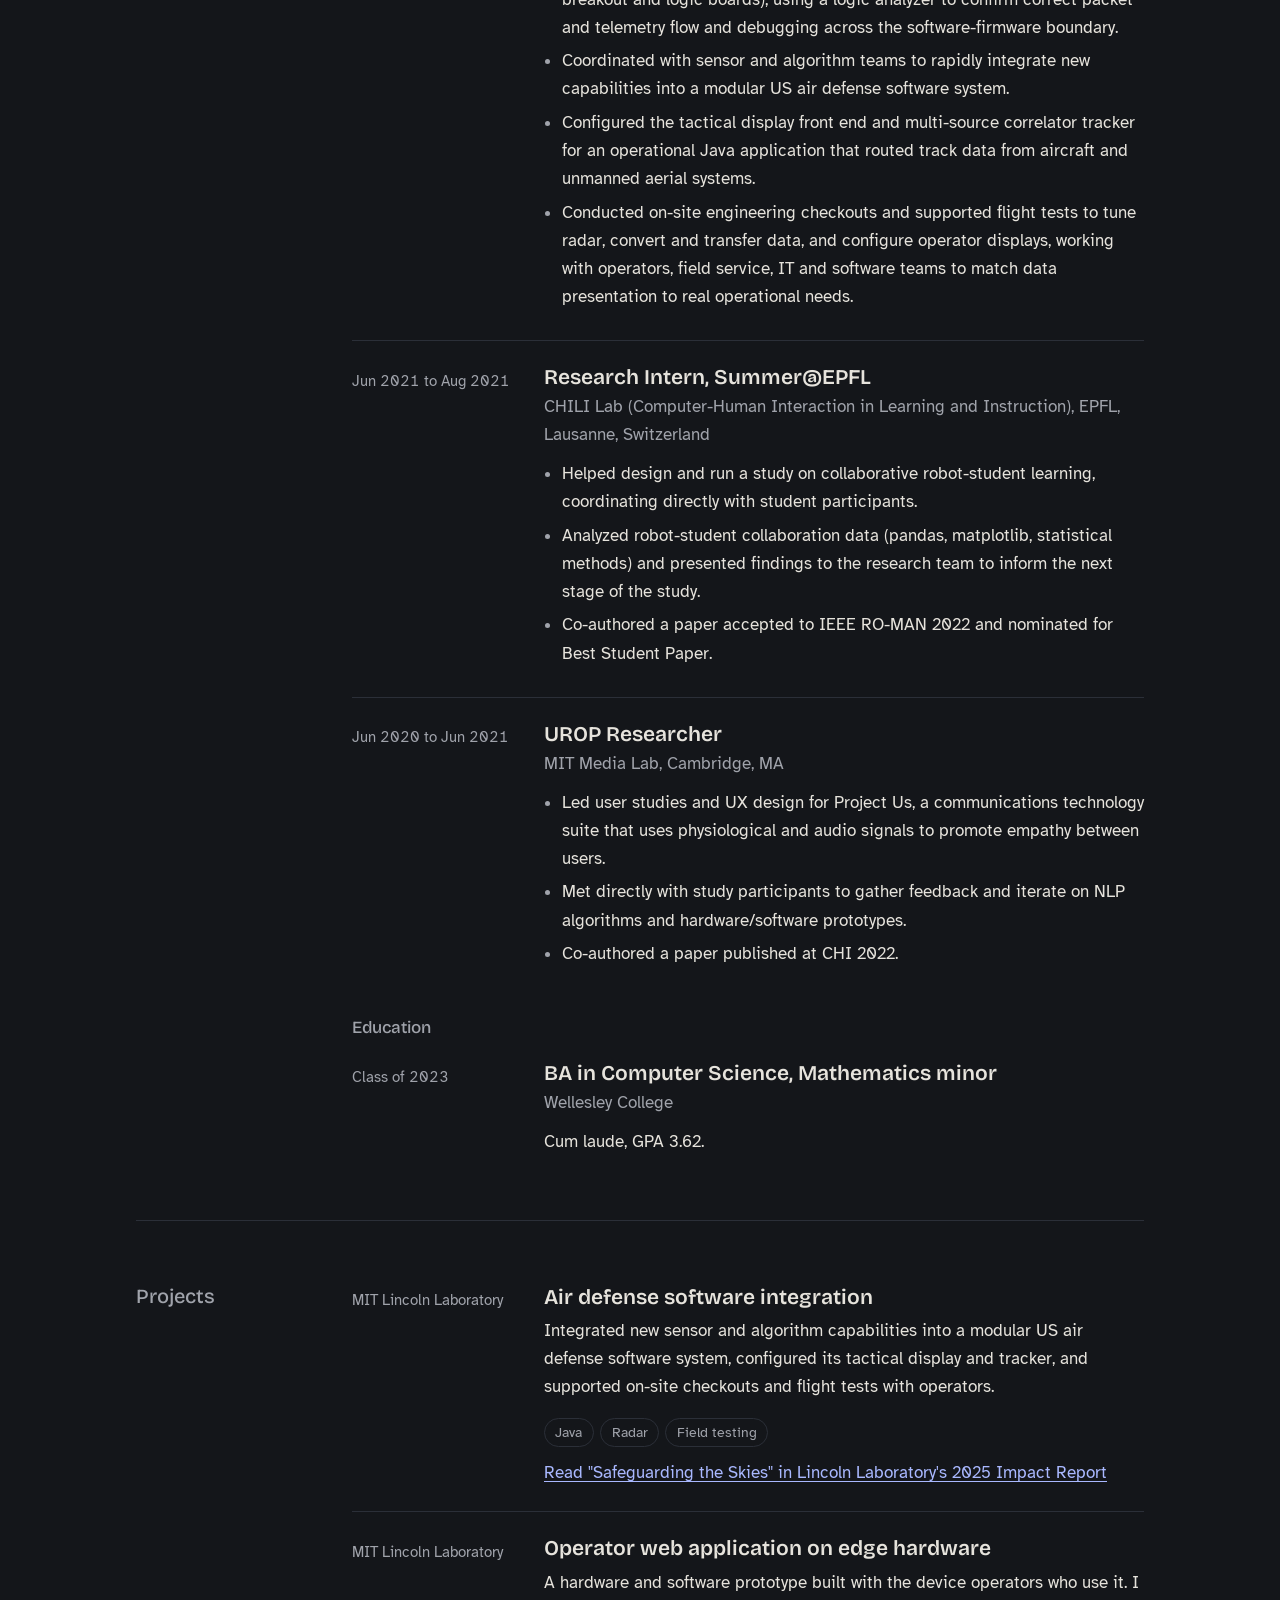
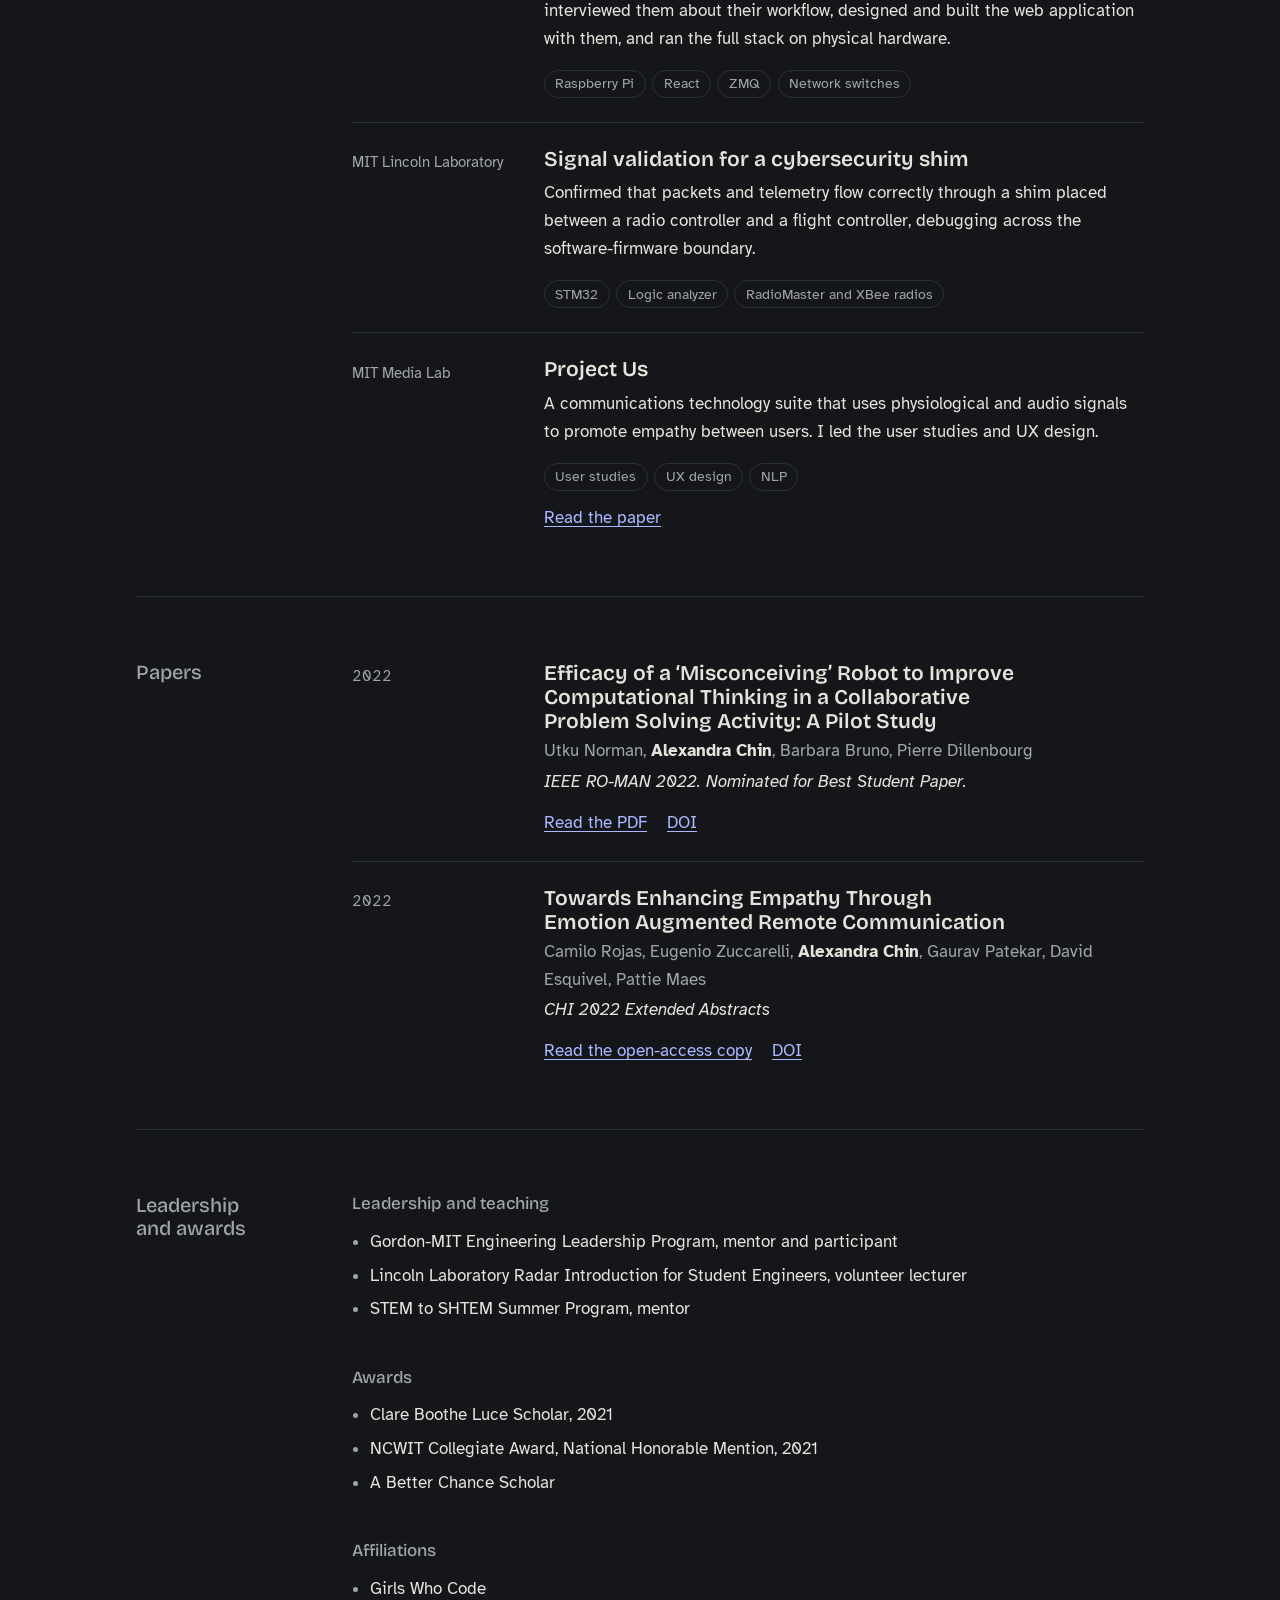
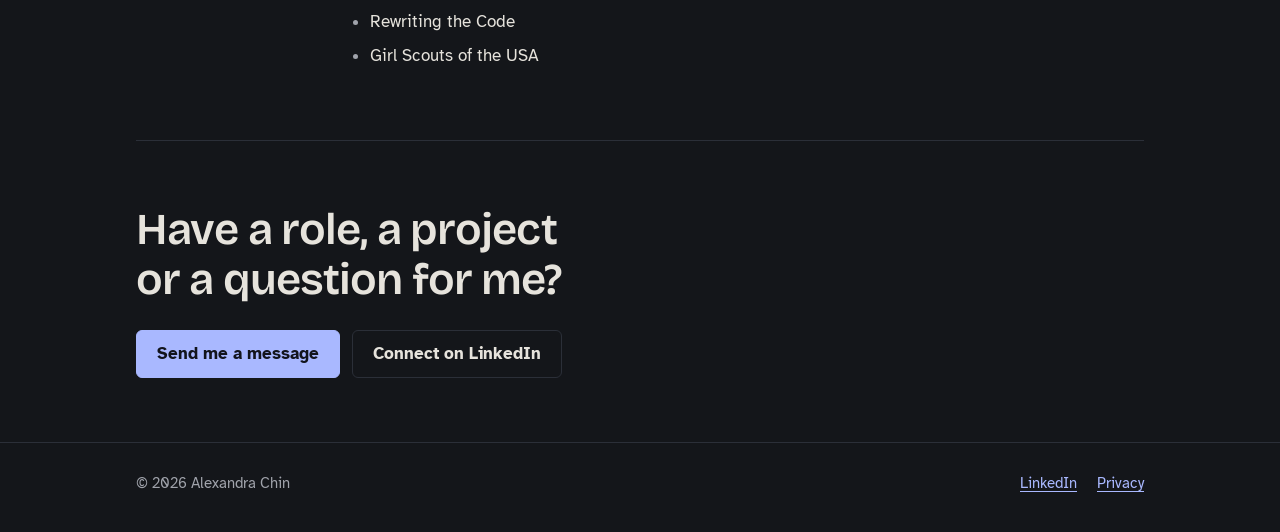
==== commit a0091208: "Update about section copy Co-Authored-By: Claude Fable 5.2 <noreply@anthropic.com>" ====
--- a/index.html
+++ b/index.html
@@ -68,16 +68,15 @@
         <h2 id="about-title">About</h2>
         <div class="content">
           <p>
-            I'm a software engineer with more than three years of experience
-            building field-deployed systems for government customers. I work
-            directly with end users, turning field requirements into tailored
-            software, and I'm often the glue between cross-functional teams.
-          </p>
-          <p>
-            Before that I did human-computer interaction research at the MIT
-            Media Lab and EPFL, and studied computer science and mathematics at
-            Wellesley College. I'm now looking to bring hands-on technical
-            experience and customer-facing problem-solving to an innovative role.
+            I'm a software engineer with 3+ years of experience building
+            field-deployed systems for government customers, and I do my best
+            work where software meets hardware and real users. Throughout my
+            career, I have supported on-site field deployments and flight tests
+            alongside operators, software teams, hardware teams, and IT. I've
+            also designed and delivered hardware/software prototypes end-to-end,
+            and hardened deployment pipelines to edge devices. I'm adaptable, a
+            fast learner, and a genuine collaborator who enjoys being the glue
+            between cross-functional teams.
           </p>
 
           <h3 class="subhead">Core strengths</h3>
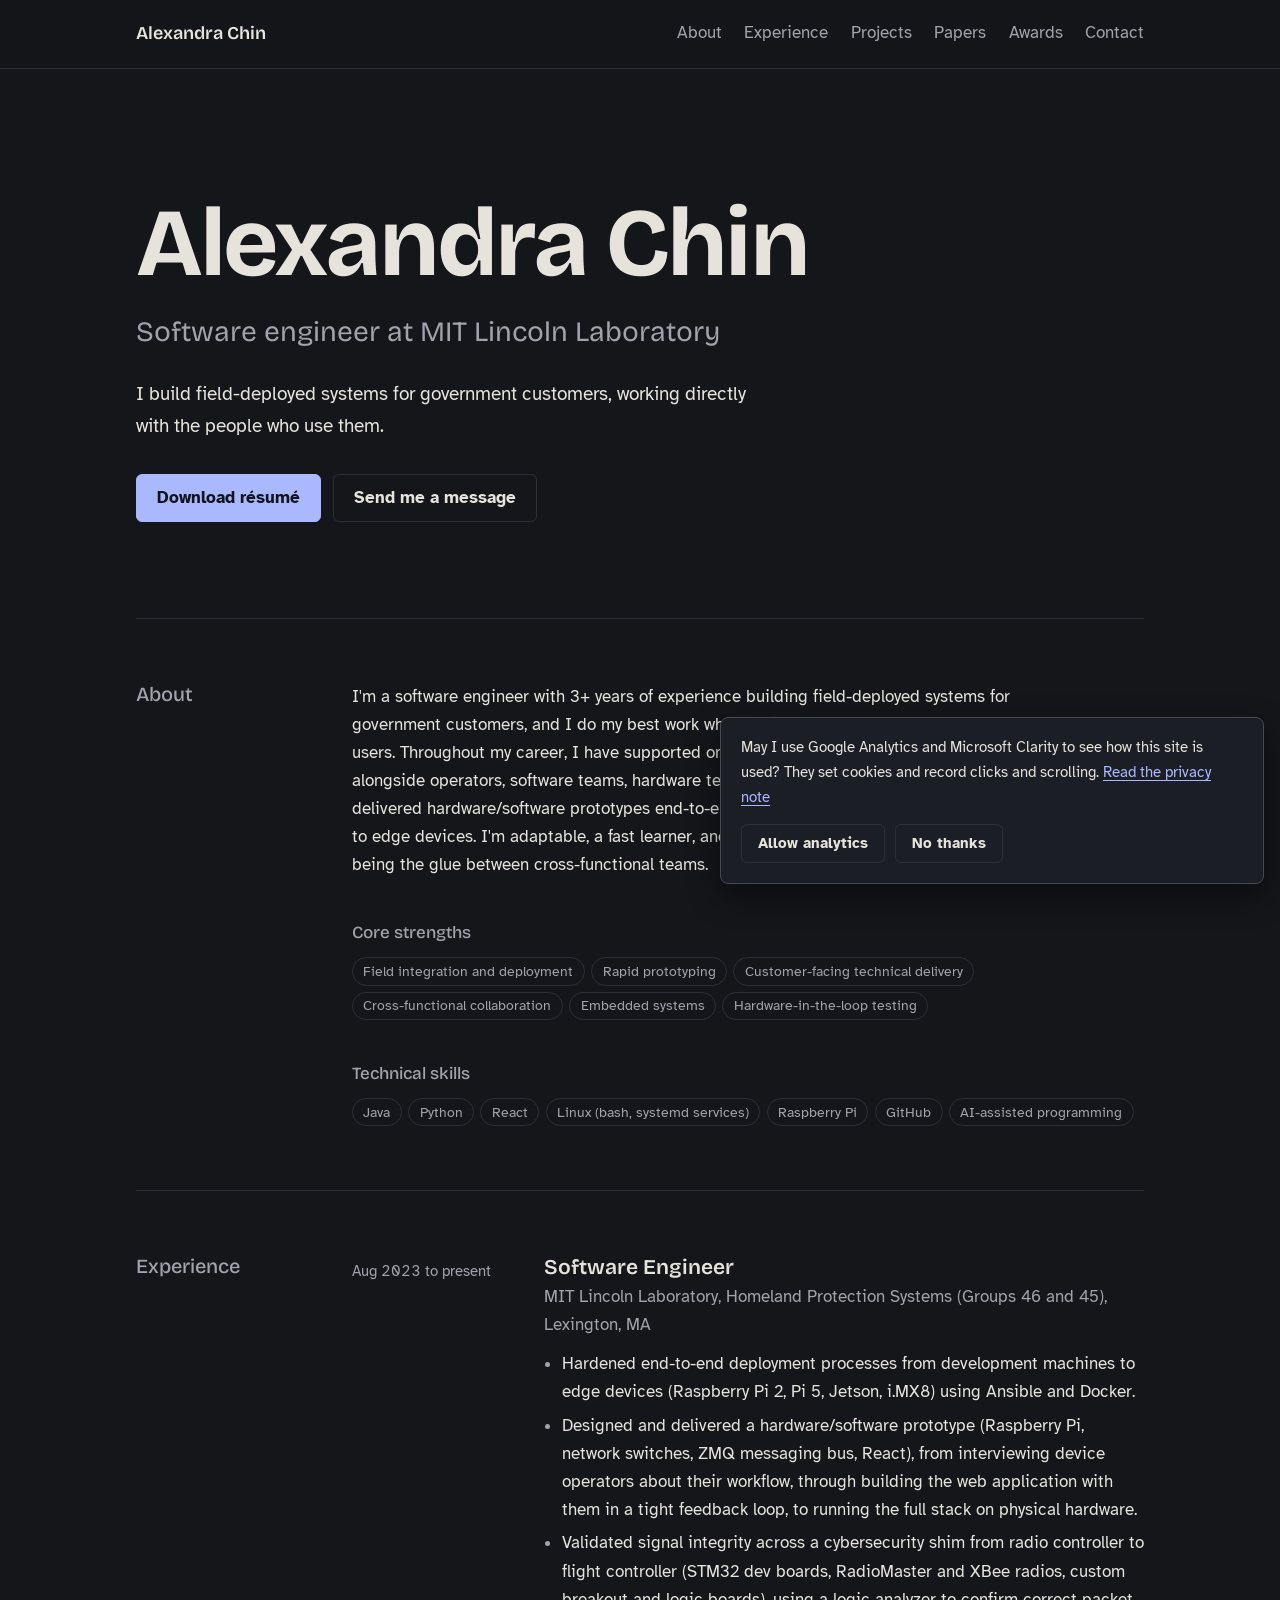
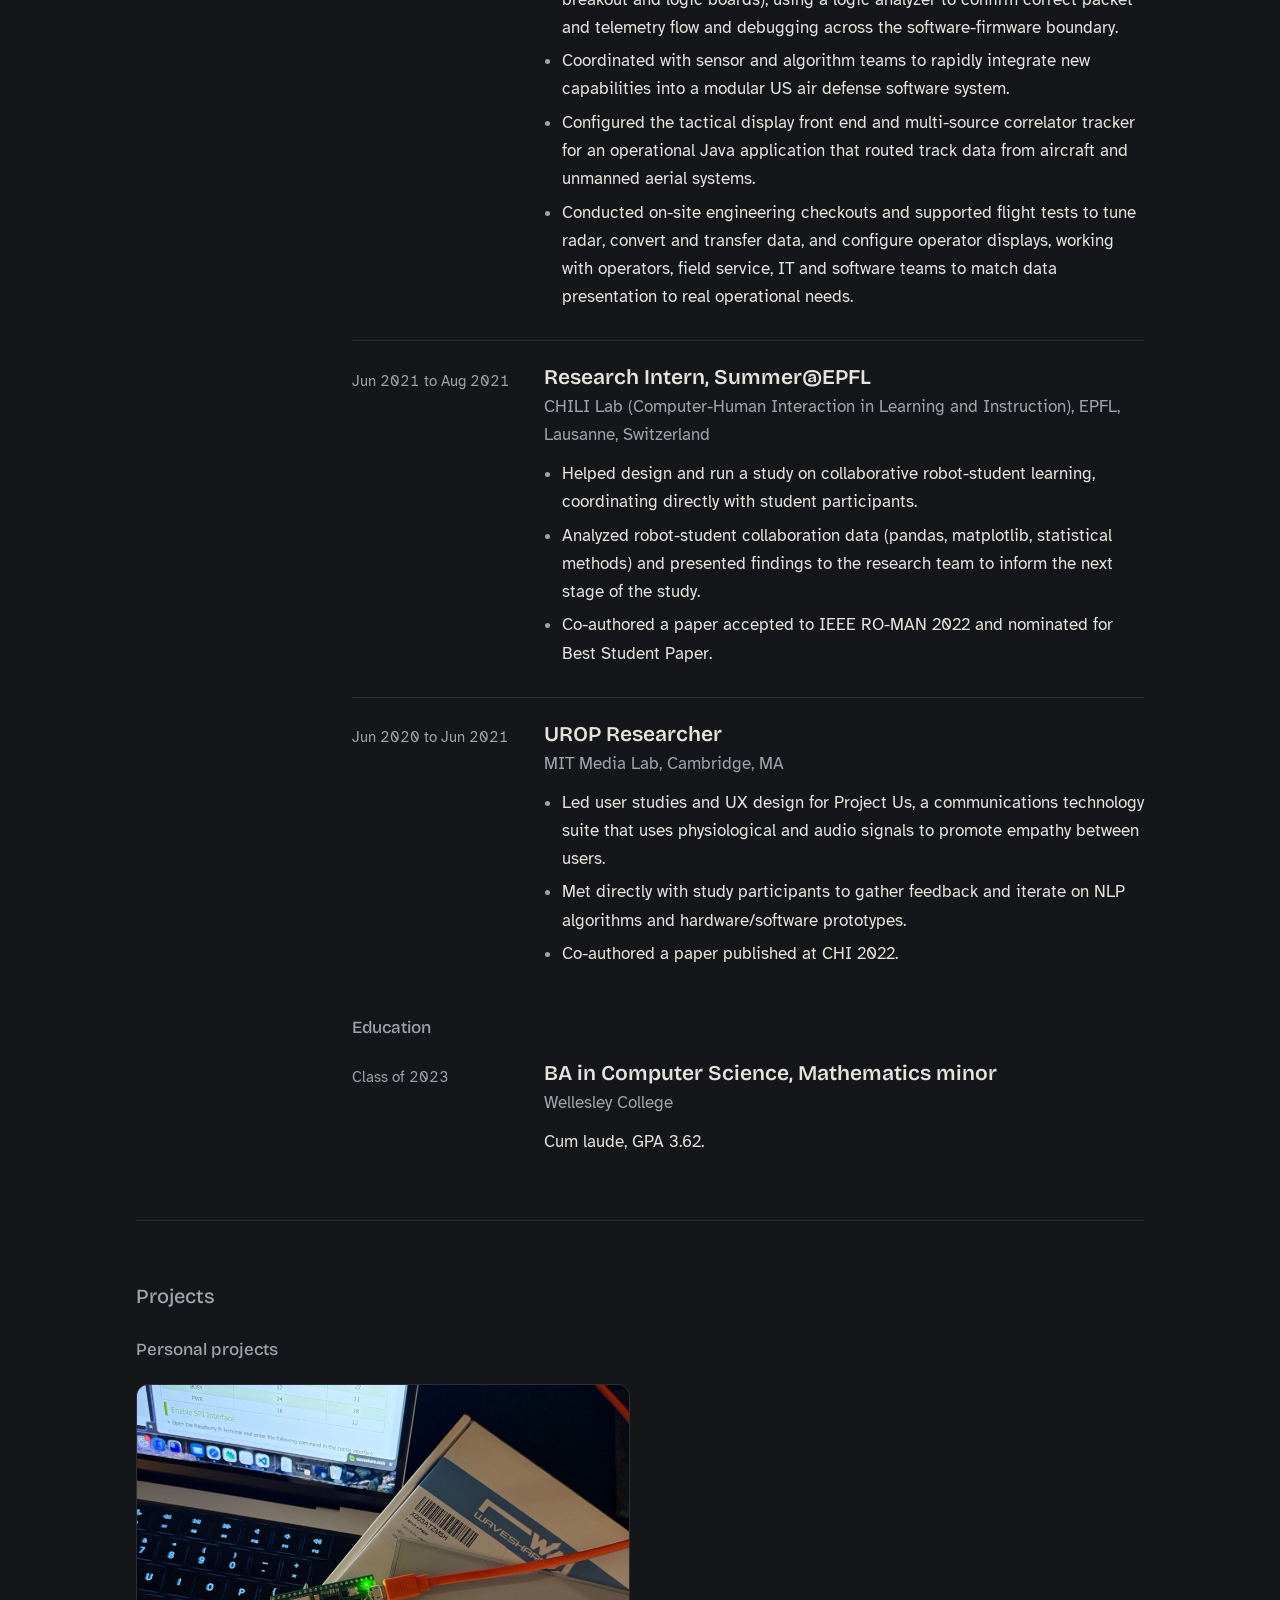
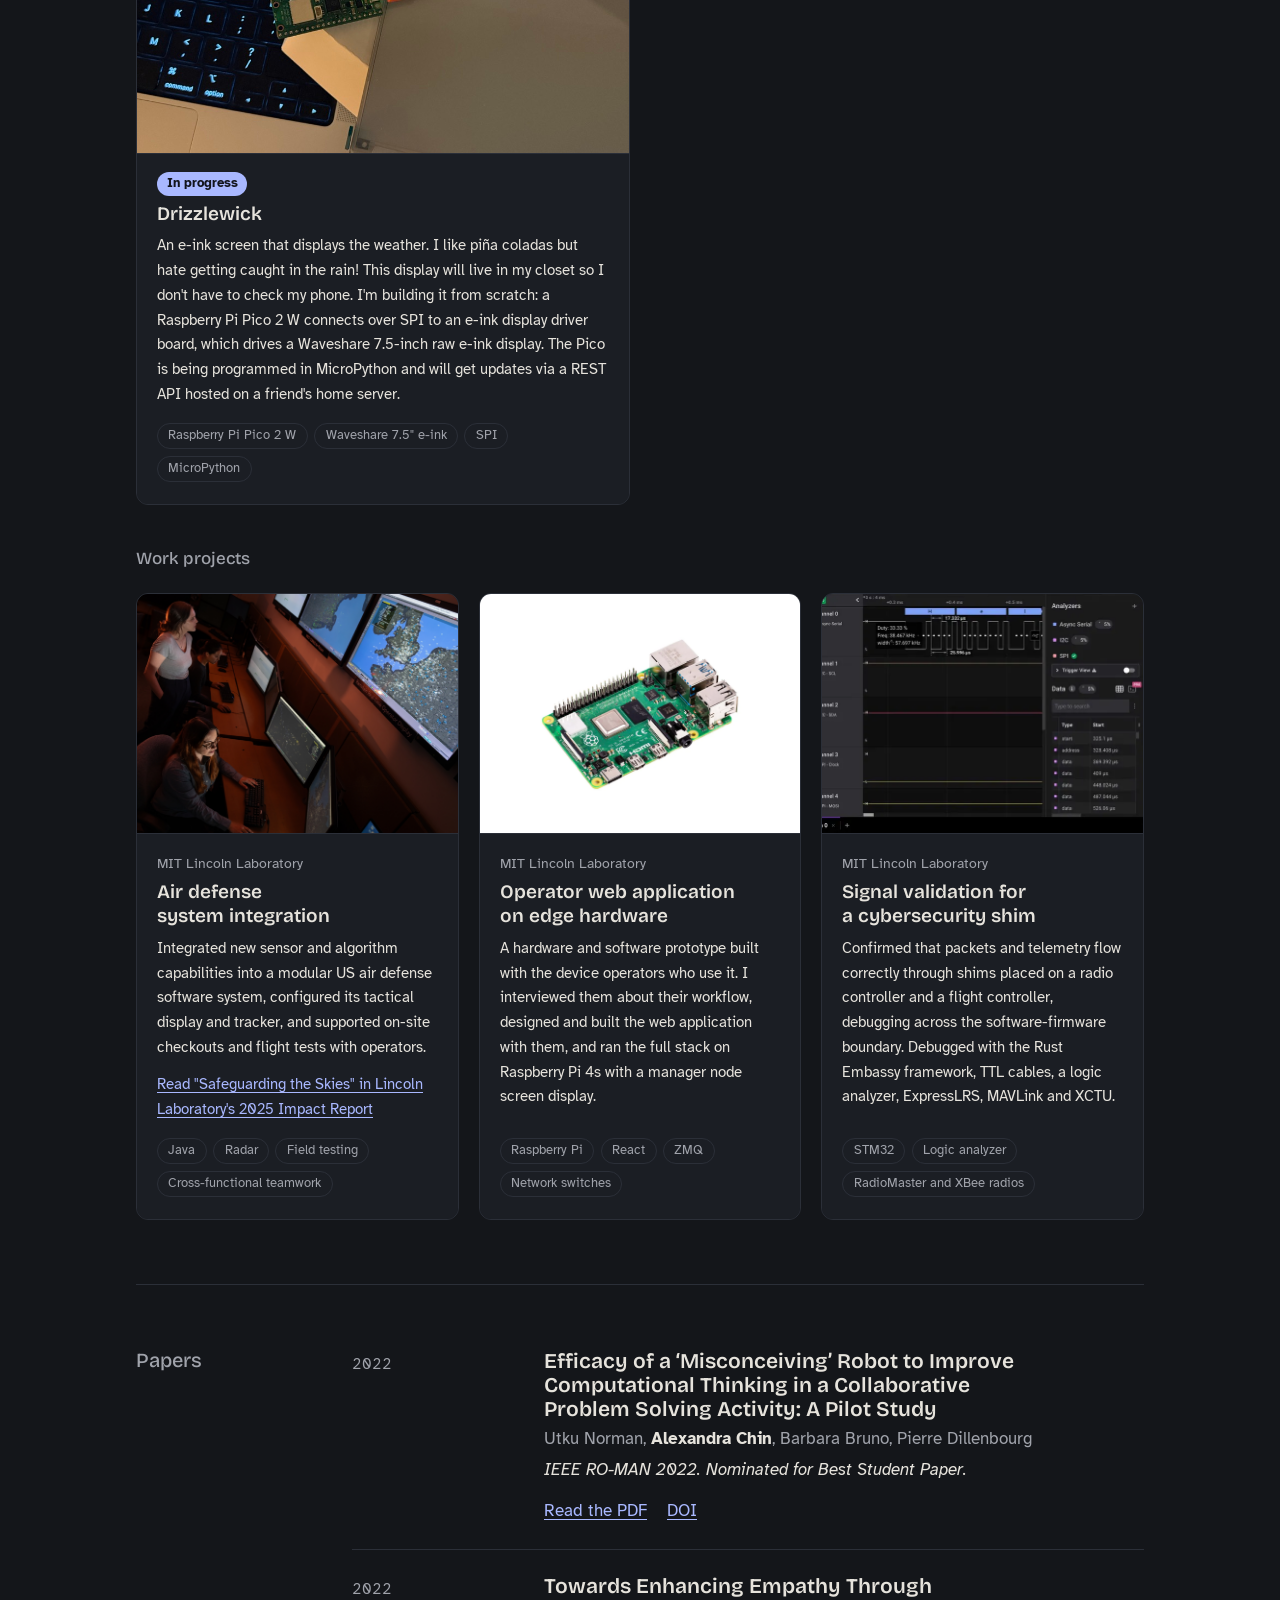
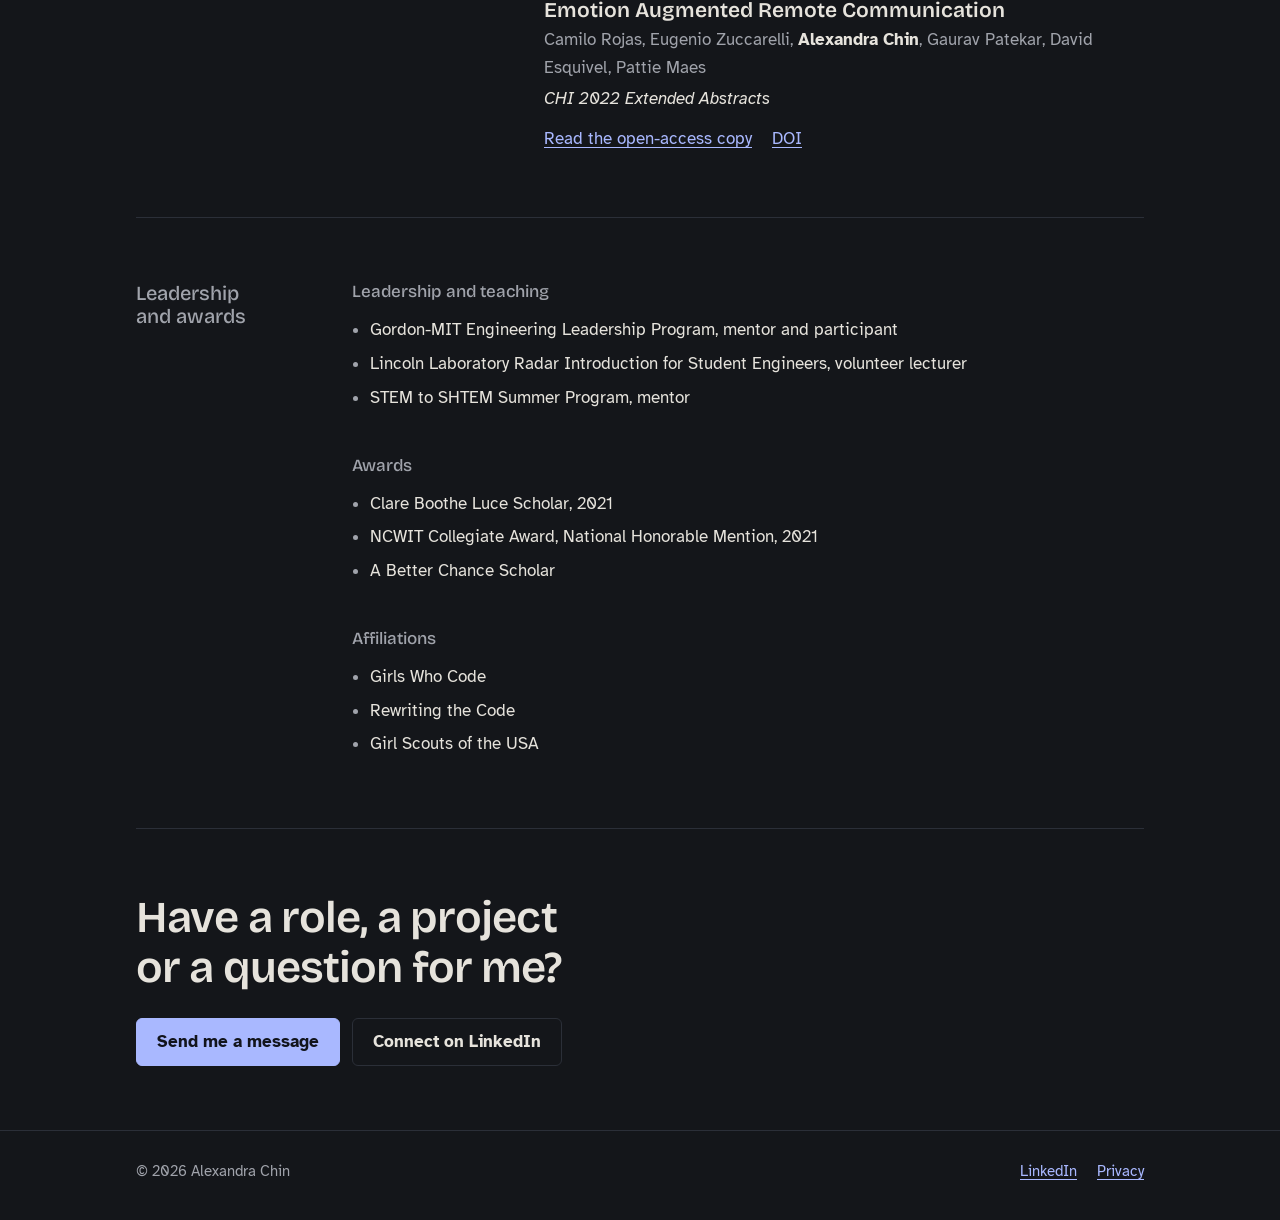
==== commit 64634aa9: "Redesign projects section as photo cards Split projects into personal and work rows of cards with ph" ====
--- a/index.html
+++ b/index.html
@@ -164,41 +164,77 @@
       </section>
 
       <!-- ================= PROJECTS ================= -->
-      <section class="block" id="projects" aria-labelledby="projects-title">
+      <section class="block gallery" id="projects" aria-labelledby="projects-title">
         <h2 id="projects-title">Projects</h2>
         <div class="content">
-          <!-- To add a project, copy one <li>…</li> block. A project can also have links:
+          <!-- To add a project, copy one <li class="card">…</li> block. A project can also have links:
                <ul class="links"><li><a href="https://…">View the code</a></li></ul> -->
-          <ul class="entries">
-            <li>
-              <div class="when">MIT Lincoln Laboratory</div>
-              <div class="entry">
-                <h3>Air defense software integration</h3>
+          <h3 class="subhead first">Personal projects</h3>
+          <ul class="cards">
+            <li class="card">
+              <img class="card-photo" src="assets/drizzlewick.jpg" width="900" height="1200" loading="lazy"
+                   style="object-position: center 62%"
+                   alt="A Raspberry Pi Pico 2 W with its green status light on, connected by an orange USB cable and resting beside a blank Waveshare 7.5-inch e-ink panel. Behind them, a laptop shows Waveshare's e-Paper pinout table.">
+              <div class="card-body">
+                <p class="card-kicker"><span class="badge">In progress</span></p>
+                <h4>Drizzlewick</h4>
+                <p>
+                  An e-ink screen that displays the weather. I like pi&ntilde;a
+                  coladas but hate getting caught in the rain! This display will
+                  live in my closet so I don't have to check my phone. I'm
+                  building it from scratch: a Raspberry Pi Pico 2 W connects
+                  over SPI to an e-ink display driver board, which drives a
+                  Waveshare 7.5-inch raw e-ink display. The Pico is being
+                  programmed in MicroPython and will get updates via a REST API
+                  hosted on a friend's home server.
+                </p>
+                <ul class="tags" aria-label="Tools used">
+                  <li>Raspberry Pi Pico 2 W</li>
+                  <li>Waveshare 7.5" e-ink</li>
+                  <li>SPI</li>
+                  <li>MicroPython</li>
+                </ul>
+              </div>
+            </li>
+          </ul>
+
+          <h3 class="subhead">Work projects</h3>
+          <ul class="cards">
+            <li class="card">
+              <img class="card-photo" src="assets/usafe.jpg" width="1600" height="994" loading="lazy"
+                   alt="Three people in a dim operations room work at desks below large wall displays showing a real-time air picture over a map of Europe.">
+              <div class="card-body">
+                <p class="card-kicker">MIT Lincoln Laboratory</p>
+                <h4>Air defense system integration</h4>
                 <p>
                   Integrated new sensor and algorithm capabilities into a
                   modular US air defense software system, configured its
                   tactical display and tracker, and supported on-site checkouts
                   and flight tests with operators.
                 </p>
+                <ul class="links">
+                  <li><a href="https://www.ll.mit.edu/ll-publications/2025-impact-report/our-mission-impact/safeguarding-skies">Read "Safeguarding the Skies" in Lincoln Laboratory's 2025 Impact Report</a></li>
+                </ul>
                 <ul class="tags" aria-label="Tools used">
                   <li>Java</li>
                   <li>Radar</li>
                   <li>Field testing</li>
-                </ul>
-                <ul class="links">
-                  <li><a href="https://www.ll.mit.edu/ll-publications/2025-impact-report/our-mission-impact/safeguarding-skies">Read "Safeguarding the Skies" in Lincoln Laboratory's 2025 Impact Report</a></li>
-                </ul>
-              </div>
-            </li>
-            <li>
-              <div class="when">MIT Lincoln Laboratory</div>
-              <div class="entry">
-                <h3>Operator web application on edge hardware</h3>
+                  <li>Cross-functional teamwork</li>
+                </ul>
+              </div>
+            </li>
+            <li class="card">
+              <img class="card-photo contain" src="assets/pi4.png" width="860" height="860" loading="lazy"
+                   alt="A Raspberry Pi 4 single-board computer.">
+              <div class="card-body">
+                <p class="card-kicker">MIT Lincoln Laboratory</p>
+                <h4>Operator web application on edge hardware</h4>
                 <p>
                   A hardware and software prototype built with the device
                   operators who use it. I interviewed them about their workflow,
                   designed and built the web application with them, and ran the
-                  full stack on physical hardware.
+                  full stack on Raspberry Pi 4s with a manager node screen
+                  display.
                 </p>
                 <ul class="tags" aria-label="Tools used">
                   <li>Raspberry Pi</li>
@@ -208,38 +244,24 @@
                 </ul>
               </div>
             </li>
-            <li>
-              <div class="when">MIT Lincoln Laboratory</div>
-              <div class="entry">
-                <h3>Signal validation for a cybersecurity shim</h3>
+            <li class="card">
+              <img class="card-photo" src="assets/logic.png" width="750" height="480" loading="lazy"
+                   style="object-position: left top"
+                   alt="Logic analyzer software showing a decoded serial signal on channel 0, with I2C and SPI channels and a table of decoded packets.">
+              <div class="card-body">
+                <p class="card-kicker">MIT Lincoln Laboratory</p>
+                <h4>Signal validation for a cybersecurity shim</h4>
                 <p>
-                  Confirmed that packets and telemetry flow correctly through a
-                  shim placed between a radio controller and a flight
-                  controller, debugging across the software-firmware boundary.
+                  Confirmed that packets and telemetry flow correctly through
+                  shims placed on a radio controller and a flight controller,
+                  debugging across the software-firmware boundary. Debugged with
+                  the Rust Embassy framework, TTL cables, a logic analyzer,
+                  ExpressLRS, MAVLink and XCTU.
                 </p>
                 <ul class="tags" aria-label="Tools used">
                   <li>STM32</li>
                   <li>Logic analyzer</li>
                   <li>RadioMaster and XBee radios</li>
-                </ul>
-              </div>
-            </li>
-            <li>
-              <div class="when">MIT Media Lab</div>
-              <div class="entry">
-                <h3>Project Us</h3>
-                <p>
-                  A communications technology suite that uses physiological and
-                  audio signals to promote empathy between users. I led the user
-                  studies and UX design.
-                </p>
-                <ul class="tags" aria-label="Tools used">
-                  <li>User studies</li>
-                  <li>UX design</li>
-                  <li>NLP</li>
-                </ul>
-                <ul class="links">
-                  <li><a href="https://doi.org/10.1145/3491101.3519797">Read the paper</a></li>
                 </ul>
               </div>
             </li>
--- a/css/style.css
+++ b/css/style.css
@@ -359,6 +359,120 @@
   margin-top: 0.8rem;
 }
 
+/* Project cards: a photo on top, details below ---------------------------- */
+
+/* The gallery uses the full page width, below the section title */
+.block.gallery > h2 {
+  position: static;
+  margin-bottom: 1rem;
+}
+
+.block.gallery > .content {
+  grid-column: 1 / -1;
+}
+
+.cards {
+  display: grid;
+  grid-template-columns: repeat(auto-fill, minmax(17rem, 1fr));
+  gap: 1.25rem;
+}
+
+.card {
+  display: flex;
+  flex-direction: column;
+  background: var(--surface);
+  border: 1px solid var(--line);
+  border-radius: 12px;
+  overflow: hidden;
+  transition: transform 0.2s ease, border-color 0.2s ease, box-shadow 0.2s ease;
+}
+
+/* A card alone in its row grows to half the row (minus half the gap) */
+.card:only-child {
+  grid-column: 1 / -1;
+  width: calc(50% - 0.625rem);
+}
+
+.card:hover {
+  transform: translateY(-4px);
+  border-color: #454a56;
+  box-shadow: 0 12px 28px rgba(0, 0, 0, 0.35);
+}
+
+.card-photo {
+  display: block;
+  width: 100%;
+  height: auto;
+  aspect-ratio: 4 / 3;
+  object-fit: cover;
+  border-bottom: 1px solid var(--line);
+  transition: transform 0.4s ease;
+}
+
+/* Product shots on a white background: show the whole thing */
+.card-photo.contain {
+  object-fit: contain;
+  background: #fff;
+  padding: 1rem;
+}
+
+.card:hover .card-photo:not(.contain) {
+  transform: scale(1.04);
+}
+
+.card-body {
+  display: flex;
+  flex-direction: column;
+  flex: 1;
+  padding: 1.1rem 1.25rem 1.35rem;
+  position: relative;
+  background: var(--surface);
+}
+
+.card-kicker {
+  color: var(--muted);
+  font-size: 0.875rem;
+  margin: 0 0 0.35rem;
+}
+
+.badge {
+  display: inline-block;
+  font-size: 0.8125rem;
+  font-weight: 700;
+  color: var(--accent-ink);
+  background: var(--accent);
+  border-radius: 999px;
+  padding: 0.1rem 0.6rem;
+}
+
+.card h4 {
+  font-family: var(--font-display);
+  font-size: 1.1875rem;
+  font-weight: 600;
+  line-height: 1.25;
+  margin: 0;
+  text-wrap: balance;
+}
+
+.card-body > p:not(.card-kicker) {
+  font-size: 0.9375rem;
+  margin: 0.5rem 0 0;
+}
+
+/* Keep tags and links at the bottom so cards in a row line up */
+.card .tags {
+  margin-top: auto;
+  padding-top: 1rem;
+}
+
+.card .tags li {
+  font-size: 0.8125rem;
+}
+
+.card .links {
+  font-size: 0.9375rem;
+}
+
 .authors {
   color: var(--muted);
   margin: 0.25rem 0 0;
@@ -541,6 +655,10 @@
     grid-template-columns: 1fr;
   }
 
+  .card:only-child {
+    width: auto;
+  }
+
   .site-header {
     position: static;
   }
@@ -553,6 +671,16 @@
 @media (prefers-reduced-motion: reduce) {
   html {
     scroll-behavior: auto;
+  }
+
+  .card,
+  .card-photo {
+    transition: none;
+  }
+
+  .card:hover,
+  .card:hover .card-photo:not(.contain) {
+    transform: none;
   }
 }
 
